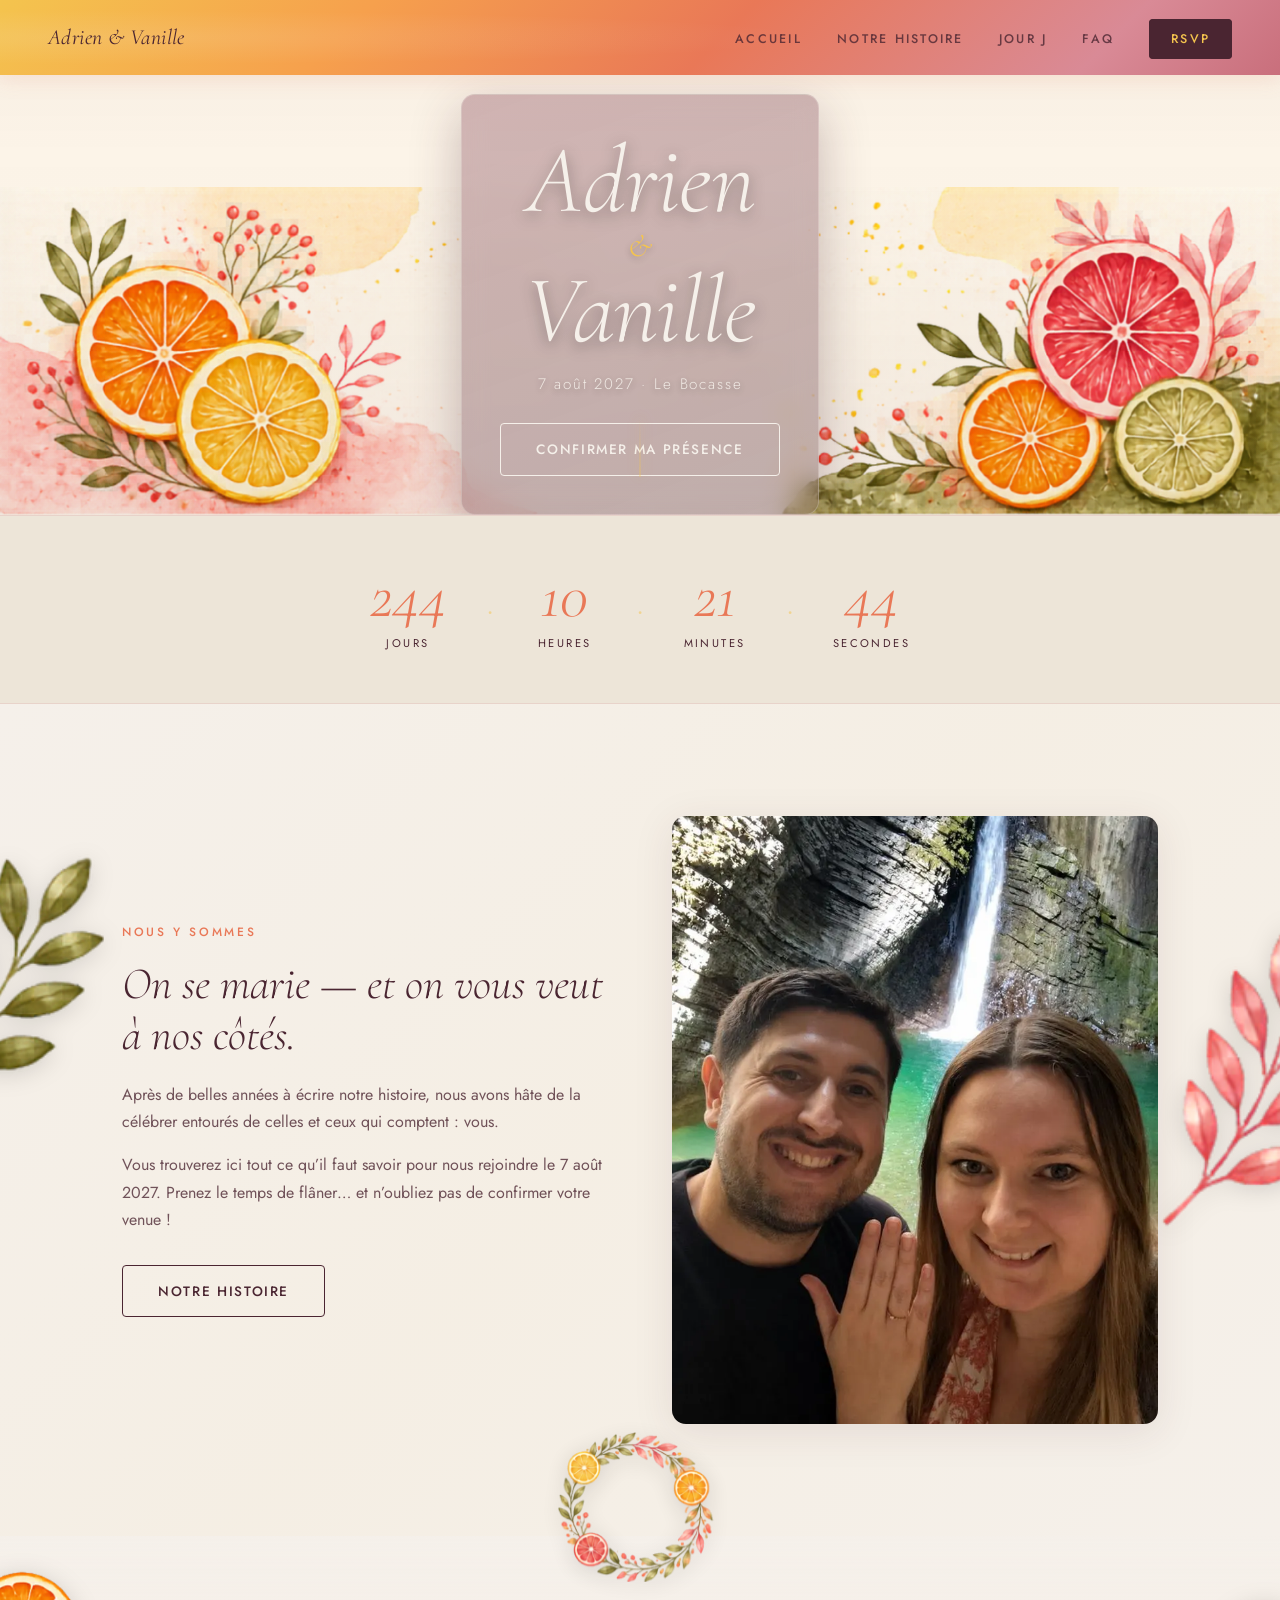
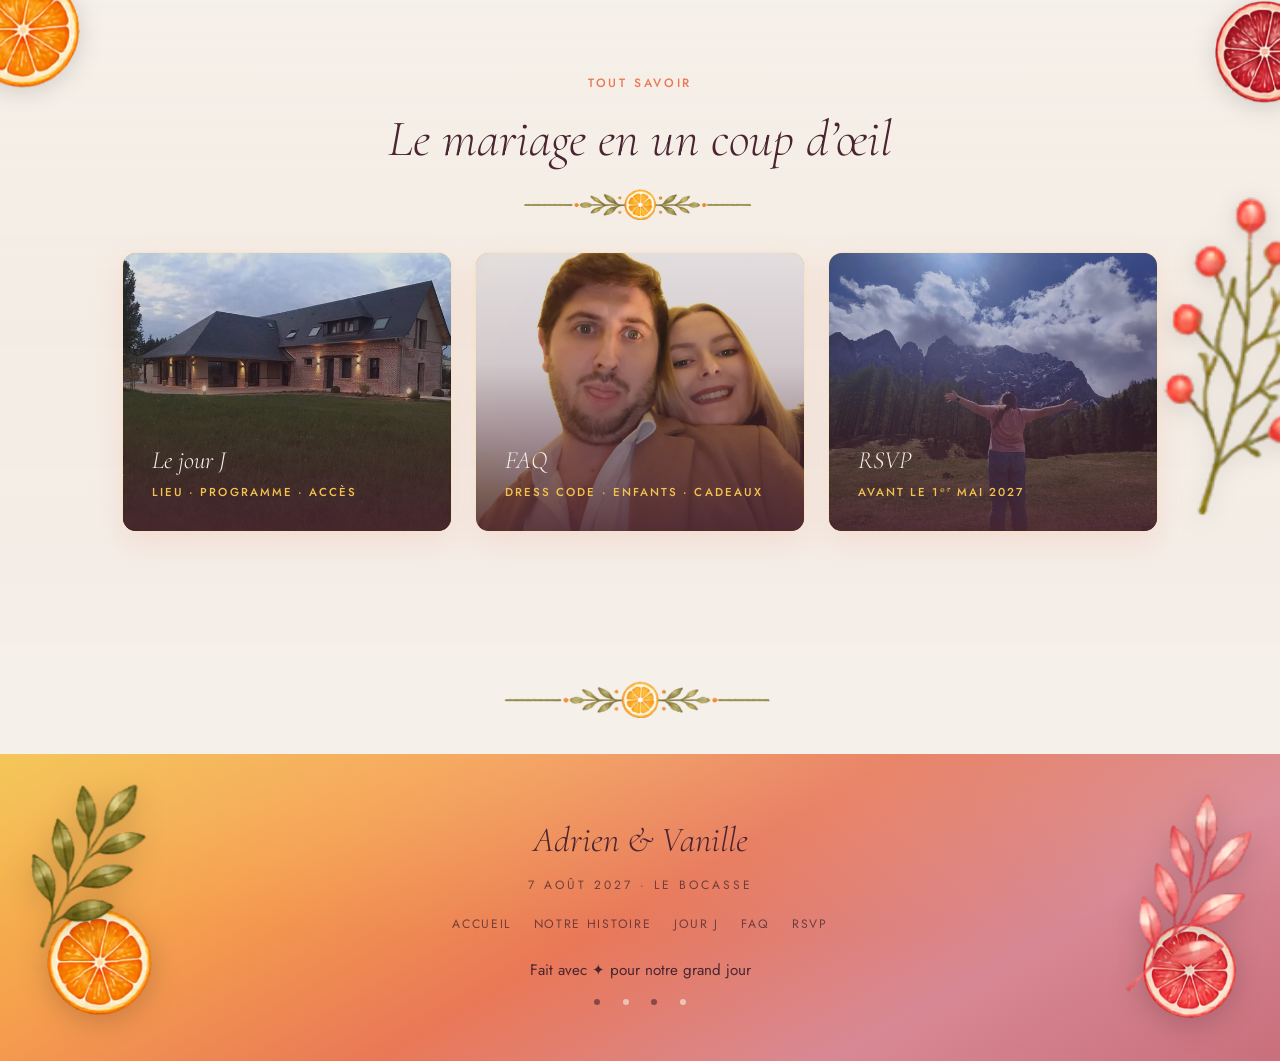
==== Front/HTML/Index.html @ df27eca5 "first commit" ====
<!DOCTYPE html>
<html lang="fr">
<head>
  <meta charset="UTF-8">
  <meta name="viewport" content="width=device-width, initial-scale=1.0">
  <title>Adrien & Vanille — Notre mariage · 7 août 2027</title>
  <meta name="description" content="Le 7 août 2027, Adrien & Vanille se disent oui en Normandie. Toutes les infos et confirmez votre présence.">
  <link rel="icon" href="data:image/svg+xml,%3Csvg xmlns='http://www.w3.org/2000/svg' viewBox='0 0 32 32'%3E%3Ctext y='26' font-size='26'%3E%F0%9F%8D%8A%3C/text%3E%3C/svg%3E">
  <link rel="preconnect" href="https://fonts.googleapis.com">
  <link rel="preconnect" href="https://fonts.gstatic.com" crossorigin>
  <link href="https://fonts.googleapis.com/css2?family=Cormorant+Garamond:ital,wght@0,300;0,400;1,300;1,400;1,600&family=Jost:wght@300;400;500&display=swap" rel="stylesheet">
  <link rel="stylesheet" href="../CSS/style.css">
</head>
<body>

  <nav class="nav" id="nav">
    <a class="nav__brand" href="Index.html">Adrien <span class="amp">&amp;</span> Vanille</a>
    <ul class="nav__list">
      <li><a class="nav__link" href="Index.html">Accueil</a></li>
      <li><a class="nav__link" href="histoire.html">Notre histoire</a></li>
      <li><a class="nav__link" href="infos.html">Jour J</a></li>
      <li><a class="nav__link" href="faq.html">FAQ</a></li>
      <li><a class="nav__link nav__cta" href="rsvp.html">RSVP</a></li>
    </ul>
    <button class="nav__hamburger" id="hamburger" aria-label="Menu" aria-expanded="false"><span></span><span></span><span></span></button>
  </nav>
  <ul class="nav__mobile" id="nav-mobile">
    <li><a class="nav__link" href="Index.html">Accueil</a></li>
    <li><a class="nav__link" href="histoire.html">Notre histoire</a></li>
    <li><a class="nav__link" href="infos.html">Jour J</a></li>
    <li><a class="nav__link" href="faq.html">FAQ</a></li>
    <li><a class="nav__link" href="rsvp.html">RSVP</a></li>
  </ul>

  <header class="hero">
    <div class="citrus-bg" aria-hidden="true">
      <div class="citrus citrus--1"></div><div class="citrus citrus--2"></div>
      <div class="citrus citrus--3"></div><div class="citrus citrus--4"></div><div class="citrus citrus--5"></div>
      <div class="citrus citrus--6"></div><div class="citrus citrus--7"></div><div class="citrus citrus--8"></div>
      <svg class="slice slice--a" viewBox="0 0 120 120" fill="none">
        <circle cx="60" cy="60" r="58" stroke="#F4C44E" stroke-width="2"/><circle cx="60" cy="60" r="40" stroke="#F4C44E" stroke-width="1.5" stroke-dasharray="4 4"/>
        <circle cx="60" cy="60" r="12" stroke="#F6A04D" stroke-width="2"/><line x1="60" y1="2" x2="60" y2="118" stroke="#F4C44E" stroke-width="1.5"/>
        <line x1="2" y1="60" x2="118" y2="60" stroke="#F4C44E" stroke-width="1.5"/><line x1="18" y1="18" x2="102" y2="102" stroke="#F4C44E" stroke-width="1"/><line x1="102" y1="18" x2="18" y2="102" stroke="#F4C44E" stroke-width="1"/>
      </svg>
      <svg class="slice slice--b" viewBox="0 0 100 100" fill="none">
        <circle cx="50" cy="50" r="48" stroke="#E97857" stroke-width="2"/><circle cx="50" cy="50" r="32" stroke="#E97857" stroke-width="1.5" stroke-dasharray="3 3"/>
        <circle cx="50" cy="50" r="10" stroke="#D98A96" stroke-width="2"/><line x1="50" y1="2" x2="50" y2="98" stroke="#E97857" stroke-width="1.5"/>
        <line x1="2" y1="50" x2="98" y2="50" stroke="#E97857" stroke-width="1.5"/>
      </svg>
      <svg class="slice slice--c" viewBox="0 0 110 110" fill="none">
        <circle cx="55" cy="55" r="52" stroke="#F4C44E" stroke-width="2"/><circle cx="55" cy="55" r="35" stroke="#F4C44E" stroke-width="1" stroke-dasharray="5 5"/>
        <circle cx="55" cy="55" r="15" stroke="#F6A04D" stroke-width="1.5"/><line x1="55" y1="5" x2="55" y2="105" stroke="#F4C44E" stroke-width="1"/>
      </svg>
      <svg class="slice slice--d" viewBox="0 0 90 90" fill="none">
        <circle cx="45" cy="45" r="42" stroke="#D98A96" stroke-width="2"/><circle cx="45" cy="45" r="28" stroke="#D98A96" stroke-width="1.5" stroke-dasharray="2.5 2.5"/>
        <circle cx="45" cy="45" r="8" stroke="#E97857" stroke-width="1.5"/>
      </svg>
    </div>
    <div class="hero__content">
      <h1 class="hero__names">
        <span class="hero__name">Adrien</span>
        <span class="hero__amp">&amp;</span>
        <span class="hero__name">Vanille</span>
      </h1>
      <p class="hero__location">7 août 2027 · Le Bocasse</p>
      <a href="rsvp.html" class="btn btn--ghost">Confirmer ma présence</a>
    </div>
    <div class="hero__scroll" aria-hidden="true"><span></span></div>
  </header>

  <section class="countdown-section">
    <div class="container">
      <div class="countdown" role="timer" aria-live="polite">
        <div class="countdown__unit" data-cd="d"><span class="countdown__num">00</span><span class="countdown__label">jours</span></div>
        <span class="countdown__sep">·</span>
        <div class="countdown__unit" data-cd="h"><span class="countdown__num">00</span><span class="countdown__label">heures</span></div>
        <span class="countdown__sep">·</span>
        <div class="countdown__unit" data-cd="m"><span class="countdown__num">00</span><span class="countdown__label">minutes</span></div>
        <span class="countdown__sep">·</span>
        <div class="countdown__unit" data-cd="s"><span class="countdown__num">00</span><span class="countdown__label">secondes</span></div>
      </div>
    </div>
  </section>

  <section class="section intro">
    <img class="deco-png sway deco-branche-verte-intro" data-speed="0.05" src="../../Backend/images/petite-branche-verte.png" alt="" aria-hidden="true" loading="lazy">
    <img class="deco-png sway deco-branche-rose-intro" data-speed="0.07" src="../../Backend/images/petite-branche-rose.png" alt="" aria-hidden="true" loading="lazy">
    <div class="container">
      <div class="intro__grid">
        <div class="intro__text reveal reveal--l">
          <span class="section__eyebrow" style="text-align:left">Nous y sommes</span>
          <h2 style="font-size:clamp(1.8rem,4vw,2.8rem);font-style:italic;margin-bottom:1.2rem">On se marie — et on vous veut à nos côtés.</h2>
          <p>Après de belles années à écrire notre histoire, nous avons hâte de la célébrer entourés de celles et ceux qui comptent : vous.</p>
          <p>Vous trouverez ici tout ce qu’il faut savoir pour nous rejoindre le 7 août 2027. Prenez le temps de flâner… et n’oubliez pas de confirmer votre venue !</p>
          <a class="btn btn--dark" href="histoire.html" style="margin-top:1rem">Notre histoire</a>
        </div>
        <div class="intro__photo reveal reveal--r d1"><img src="../../Backend/images/couple.webp" alt="Adrien et Vanille"></div>
      </div>
    </div>
  </section>

  <section class="section quicklinks">
    <img class="deco-png deco-couronne-quick-big" data-speed="0.06" src="../../Backend/images/couronne-agrumes.png" alt="" aria-hidden="true" loading="lazy">
    <img class="deco-png deco-agrume-orange-quick-left" data-speed="0.09" src="../../Backend/images/agrume-orange.png" alt="" aria-hidden="true" loading="lazy">
    <img class="deco-png deco-agrume-rouge-quick-right" data-speed="0.08" src="../../Backend/images/agrume-rouge.png" alt="" aria-hidden="true" loading="lazy">
    <img class="deco-png sway deco-branche-groseille-story" data-speed="0.05" src="../../Backend/images/branche-groseille.png" alt="" aria-hidden="true" loading="lazy">
    <div class="container">
      <span class="section__eyebrow">Tout savoir</span>
      <h2 class="section__title">Le mariage en un coup d’œil</h2>
      <img class="section-sep" src="../../Backend/images/separateur.png" alt="" aria-hidden="true">
      <div class="quicklinks__grid">
        <a class="quicklink reveal" href="infos.html"><img src="../../Backend/images/lieu.webp" alt=""><h3>Le jour J</h3><span>Lieu · programme · accès</span></a>        <a class="quicklink quicklink--coral reveal d1" href="faq.html"><img src="../../Backend/images/faq.webp" alt=""><h3>FAQ</h3><span>Dress code · enfants · cadeaux</span></a>
        <a class="quicklink quicklink--gold reveal d2" href="rsvp.html"><img src="../../Backend/images/rsvp.webp" alt=""><h3>RSVP</h3><span>Avant le 1ᵉʳ mai 2027</span></a>
      </div>
    </div>
  </section>

  <div class="deco-separateur-wrap" aria-hidden="true">
    <img class="deco-separateur" src="../../Backend/images/separateur.png" alt="">
  </div>

  <footer class="footer">
    <img class="deco-png deco-agrume-orange-footer-left" data-speed="0.06" src="../../Backend/images/agrume-orange.png" alt="" aria-hidden="true" loading="lazy">
    <img class="deco-png deco-agrume-rose-footer-right" data-speed="0.05" src="../../Backend/images/agrume-rose.png" alt="" aria-hidden="true" loading="lazy">
    <img class="deco-png sway deco-branche-footer-left" data-speed="0.08" src="../../Backend/images/petite-branche-verte.png" alt="" aria-hidden="true" loading="lazy">
    <img class="deco-png sway deco-branche-footer-right" data-speed="0.07" src="../../Backend/images/petite-branche-rose.png" alt="" aria-hidden="true" loading="lazy">
    <img class="deco-png deco-agrume-footer-mid" data-speed="0.05" src="../../Backend/images/agrume-vert.png" alt="" aria-hidden="true" loading="lazy">
    <p class="footer__names">Adrien <span class="amp">&amp;</span> Vanille</p>
    <p class="footer__date">7 août 2027 · Le Bocasse</p>
    <nav class="footer__links">
      <a href="Index.html">Accueil</a><a href="histoire.html">Notre histoire</a>
      <a href="infos.html">Jour J</a>
      <a href="faq.html">FAQ</a><a href="rsvp.html">RSVP</a>
    </nav>
    <p class="footer__love">Fait avec ✦ pour notre grand jour</p>
    <div class="footer__citrus" aria-hidden="true"><span></span><span></span><span></span><span></span></div>
  </footer>

  <script src="../../Backend/js/script.js" defer></script>
</body>
</html>
---- Front/CSS/style.css ----
/* =========================================================
   ADRIEN & VANILLE — Été chic agrumes
   Cormorant Garamond (display) · Jost (texte)
   Palette : crème / or / orange / corail / rose / olive
   ========================================================= */

/* Placement des PNG décorateurs (doit être importé avant toute règle) */
@import url('placement-png-decorateurs.css');

:root{
  --creme:#F5F0EA;
  --creme-dark:#EDE5D8;
  --gold:#F4C44E;
  --gold-dark:#D4A030;
  --orange:#F6A04D;
  --coral:#E97857;
  --coral-dark:#D05E44;
  --rose:#D98A96;
  --rose-dark:#C96F7C;
  --berry-deep:#7E3A4E;   /* baie foncée (voiles, sections sombres) */
  --dark:#4A2531;         /* encre aubergine (famille baie) — texte */

  --font-display:'Cormorant Garamond', Georgia, serif;
  --font-body:'Jost', 'Helvetica Neue', sans-serif;

  --nav-h:84px;          /* hauteur réservée pour la nav fixe */
  --radius:4px;
  --radius-lg:14px;
  --shadow:0 8px 40px rgba(74,37,49,.1);
  --shadow-lg:0 20px 60px rgba(74,37,49,.16);
  --transition:0.3s cubic-bezier(0.4,0,0.2,1);
  --maxw:1100px;
}

*,*::before,*::after{box-sizing:border-box;margin:0;padding:0}
html{scroll-behavior:smooth;font-size:16px;overflow-x:hidden;max-width:100%}
body{font-family:var(--font-body);background:var(--creme);color:var(--dark);line-height:1.7;overflow-x:hidden}
img,iframe{max-width:100%;display:block}
a{color:inherit;text-decoration:none}
button{cursor:pointer;border:none;background:none;font-family:inherit}
input,select,textarea{font-family:var(--font-body);font-size:1rem;outline:none}
ul{list-style:none}
:focus-visible{outline:2px solid var(--coral);outline-offset:3px;border-radius:var(--radius)}
h1,h2,h3{font-family:var(--font-display);font-weight:300;line-height:1.15}

.container{width:100%;max-width:var(--maxw);margin:0 auto;padding:0 2rem}
.container--narrow{max-width:780px}

/* ── Boutons ── */
.btn{display:inline-flex;align-items:center;gap:.5rem;padding:.85rem 2.2rem;border-radius:var(--radius);
  font-family:var(--font-body);font-size:.85rem;font-weight:500;letter-spacing:.12em;text-transform:uppercase;transition:var(--transition)}
.btn--primary{background:var(--coral);color:var(--creme)}
.btn--primary:hover{background:var(--coral-dark);transform:translateY(-1px);box-shadow:0 6px 20px rgba(233,120,87,.4)}
.btn--ghost{border:1.5px solid currentColor;color:var(--creme)}
.btn--ghost:hover{background:rgba(255,255,255,.12);transform:translateY(-1px)}
.btn--dark{border:1.5px solid var(--dark);color:var(--dark)}
.btn--dark:hover{background:var(--dark);color:var(--creme)}
.btn[disabled]{opacity:.6;pointer-events:none}

/* ── Sections ── */
.section{padding:7rem 0;position:relative;background:var(--creme)}
.section.intro{background:linear-gradient(135deg, var(--creme) 0%, rgba(244,196,78,.04) 50%, var(--creme) 100%)}
.section.quicklinks{background:linear-gradient(180deg, var(--creme) 0%, rgba(246,160,77,.03) 50%, rgba(217,138,150,.02) 100%)}
.section__eyebrow{display:block;font-size:.75rem;font-weight:500;letter-spacing:.22em;text-transform:uppercase;color:var(--coral);text-align:center;margin-bottom:1rem;animation:fadeInUp .6s ease-out}
.section__eyebrow--light{color:var(--gold)}
.section__title{font-size:clamp(2rem,5vw,3.2rem);font-style:italic;text-align:center;color:var(--dark);animation:titleSlideIn .9s ease-out}
.section__title--light{color:var(--creme)}
.section__lead{text-align:center;max-width:620px;margin:1.2rem auto 0;color:rgba(74,37,49,.75);animation:fadeInUp .8s ease-out .15s both}
.section__lead--light{color:rgba(245,240,234,.8)}
.center{text-align:center}

.divider{display:flex;align-items:center;justify-content:center;gap:1rem;margin:1.5rem 0 3rem;color:var(--gold);font-size:1.2rem;animation:fadeInUp .7s ease-out .2s both}
.divider::before,.divider::after{content:'';flex:1;height:2px;max-width:120px;background:linear-gradient(90deg, var(--gold), var(--coral), transparent);opacity:.5}
.divider--light{color:var(--creme)}
.divider--light::before,.divider--light::after{background:linear-gradient(90deg, rgba(245,240,234,.6), transparent);opacity:1}

/* =========================================================
   NAVIGATION (commune à toutes les pages)
   ========================================================= */
.nav{position:fixed;top:0;left:0;right:0;z-index:50;padding:1.2rem 3rem;overflow:hidden;
  display:flex;align-items:center;justify-content:space-between;transition:var(--transition);
  background:linear-gradient(135deg, var(--gold) 0%, var(--orange) 28%, var(--coral) 56%, var(--rose) 85%, var(--rose-dark) 100%);
  box-shadow:0 4px 20px rgba(233,120,87,.15)}
.nav::before{content:'';position:absolute;inset:0;background:radial-gradient(ellipse 120% 80% at 10% 50%, rgba(245,240,234,.12) 0%, transparent 45%);pointer-events:none;z-index:-1}
.nav.scrolled{box-shadow:0 12px 40px rgba(233,120,87,.25);padding-top:.9rem;padding-bottom:.9rem}
.nav__brand{font-family:var(--font-display);font-style:italic;font-size:1.35rem;color:var(--dark);letter-spacing:.02em;position:relative;z-index:2}
.nav__brand .amp{color:var(--dark)}
.nav__list{display:flex;gap:2.2rem;position:relative;z-index:2}
.nav__link{font-size:.78rem;font-weight:500;letter-spacing:.18em;text-transform:uppercase;color:rgba(74,37,49,.8);transition:color var(--transition),text-shadow var(--transition);position:relative}
.nav__link:hover,.nav__link.active{color:var(--dark);text-shadow:0 2px 8px rgba(74,37,49,.15)}
.nav__cta{background:var(--dark);border:1.5px solid var(--dark);color:var(--gold);padding:.6rem 1.3rem;border-radius:var(--radius);font-weight:500;transition:all var(--transition)}
.nav__cta:hover{background:transparent;border-color:var(--dark);color:var(--dark);transform:scale(1.05)}
/* Le CTA garde toujours son texte doré, même sur la page active (corrige le texte invisible) */
.nav__cta.active,.nav__link.active.nav__cta{background:var(--dark);color:var(--gold);border-color:var(--gold);text-shadow:none}
.nav__cta.active:hover{background:transparent;color:var(--dark);border-color:var(--dark)}

.nav__hamburger{display:none;flex-direction:column;gap:5px;padding:.5rem;z-index:60}
.nav__hamburger span{display:block;width:24px;height:1.6px;background:var(--dark);transition:var(--transition)}
.nav__hamburger.open span:nth-child(1){transform:translateY(6.6px) rotate(45deg)}
.nav__hamburger.open span:nth-child(2){opacity:0}
.nav__hamburger.open span:nth-child(3){transform:translateY(-6.6px) rotate(-45deg)}
.nav__mobile{display:none;position:fixed;inset:0;background:linear-gradient(150deg,var(--orange) 0%,var(--coral) 40%,var(--rose) 72%,var(--berry-deep) 100%);z-index:55;
  flex-direction:column;align-items:center;justify-content:center;gap:2.2rem}
.nav__mobile.open{display:flex}
.nav__mobile .nav__link{font-size:1.05rem;letter-spacing:.25em;color:var(--dark)}
.nav__mobile .nav__link:hover{color:var(--creme)}

@media(max-width:860px){
  .nav{padding:1.1rem 1.4rem}
  .nav__list{display:none}
  .nav__hamburger{display:flex}
}

/* =========================================================
   AGRUMES FLOTTANTS (décor des bandeaux sombres)
   ========================================================= */
.citrus-bg{position:absolute;inset:0;z-index:1;pointer-events:none;overflow:hidden}
.citrus{position:absolute;border-radius:50%;opacity:.09;filter:blur(.5px)}
.citrus--1{width:420px;height:420px;top:-130px;right:-90px;background:var(--gold);animation:floatC 9s ease-in-out infinite}
.citrus--2{width:320px;height:320px;bottom:-80px;left:-80px;background:var(--orange);animation:floatC 12s ease-in-out infinite 2s}
.citrus--3{width:220px;height:220px;top:22%;right:9%;background:var(--coral);animation:floatC 10s ease-in-out infinite 1s}
.citrus--4{width:180px;height:180px;bottom:24%;right:24%;background:var(--rose);animation:floatC 8s ease-in-out infinite 3s}
.citrus--5{width:270px;height:270px;top:55%;left:13%;background:var(--gold);animation:floatC 11s ease-in-out infinite 1.5s}
.citrus--6{width:160px;height:160px;top:8%;left:22%;background:var(--orange);animation:floatC 13s ease-in-out infinite 2.3s}
.citrus--7{width:200px;height:200px;bottom:12%;right:15%;background:var(--coral);animation:floatC 10.5s ease-in-out infinite .8s}
.citrus--8{width:140px;height:140px;top:45%;right:6%;background:var(--rose);animation:floatC 9s ease-in-out infinite 2.8s}
.slice{position:absolute;z-index:2;pointer-events:none}
.slice--a{top:14%;left:5%;width:130px;opacity:.14;animation:floatC 14s ease-in-out infinite .5s}
.slice--b{bottom:16%;right:6%;width:95px;opacity:.12;animation:floatC 11s ease-in-out infinite 2.5s}
.slice--c{top:60%;right:3%;width:110px;opacity:.11;animation:floatC 12.5s ease-in-out infinite 1.2s}
.slice--d{bottom:35%;left:2%;width:85px;opacity:.1;animation:floatC 13s ease-in-out infinite 3s}
@keyframes floatC{0%,100%{transform:translateY(0) rotate(0)}50%{transform:translateY(-14px) rotate(3deg)}}

/* =========================================================
   HERO (accueil) + bandeau de page (pages internes)
   ========================================================= */
.hero{position:relative;min-height:500px;display:flex;flex-direction:column;align-items:center;justify-content:center;overflow:hidden;text-align:center;
  background-color:#FCF4E8;
  background-image:url('../../Backend/images/bandeau.png');
  background-repeat:no-repeat;
  background-size:100% auto;
  background-position:center bottom;
  background-origin:border-box;
  padding-top:calc(var(--nav-h) + 10px);padding-bottom:0}
.hero__photo,.pagehero__photo{display:none}
/* Voile très léger et uniforme pour la lisibilité (plus de "cercle") */
.hero::after,.pagehero::after{content:'';position:absolute;inset:0;z-index:2;pointer-events:none;
  background:linear-gradient(180deg,rgba(74,37,49,.04) 0%,rgba(74,37,49,0) 30%,rgba(74,37,49,.06) 100%)}
.hero .citrus-bg,.pagehero .citrus-bg{z-index:3;display:none}
.hero__content{position:relative;z-index:5;color:var(--creme);display:flex;flex-direction:column;align-items:center;gap:.8rem;padding:2.4rem 2.4rem;animation:heroIn 1.4s ease both;background:linear-gradient(160deg,rgba(126,58,78,.34) 0%,rgba(74,37,49,.30) 100%);backdrop-filter:blur(12px);border-radius:var(--radius-lg);border:1.5px solid rgba(245,240,234,.28);max-width:620px;box-shadow:0 18px 50px rgba(74,37,49,.30)}
.hero__eyebrow{font-size:.88rem;letter-spacing:.28em;text-transform:uppercase;color:var(--gold);animation:heroIn 1.4s ease .2s both;text-shadow:0 2px 8px rgba(0,0,0,.3)}
.hero__names{display:flex;flex-direction:column;align-items:center;gap:.1rem;animation:heroIn 1.4s ease .4s both}
.hero__name{font-family:var(--font-display);font-size:clamp(3rem,9vw,6rem);font-style:italic;font-weight:300;line-height:1;color:var(--creme);letter-spacing:-.01em;text-shadow:0 4px 16px rgba(0,0,0,.4)}
.hero__amp{font-family:var(--font-display);font-size:clamp(1.3rem,3.4vw,2rem);font-style:italic;color:var(--gold);margin:-.2rem 0;text-shadow:0 2px 6px rgba(0,0,0,.3)}
.hero__location{font-size:.95rem;font-weight:300;letter-spacing:.12em;color:rgba(245,240,234,.9);animation:heroIn 1.4s ease .6s both;text-shadow:0 2px 6px rgba(0,0,0,.3)}
.hero__content .btn{margin-top:.8rem;animation:heroIn 1.4s ease .8s both}
@keyframes heroIn{from{opacity:0;transform:translateY(30px)}to{opacity:1;transform:translateY(0)}}
.hero__scroll{position:absolute;bottom:2.4rem;left:50%;transform:translateX(-50%);z-index:5}
.hero__scroll span{display:block;width:1px;height:60px;margin:0 auto;background:linear-gradient(to bottom,transparent,rgba(244,196,78,.6));animation:scrollLine 2s ease-in-out infinite;box-shadow:0 0 12px rgba(244,196,78,.4)}
@keyframes scrollLine{0%,100%{opacity:0;transform:scaleY(0);transform-origin:top}50%{opacity:1;transform:scaleY(1)}}

/* Bandeau de page (interne) */
.pagehero{position:relative;overflow:hidden;text-align:center;padding:calc(var(--nav-h) + 5rem) 2rem 4.5rem;color:var(--creme);
  background-color:#FCF4E8;
  background-image:url('../../Backend/images/bandeau.png');
  background-repeat:no-repeat;
  background-size:cover;
  background-position:center}
.pagehero__photo{display:none}
.pagehero__inner{position:relative;z-index:5;background:rgba(74,37,49,.2);backdrop-filter:blur(8px);padding:2.2rem 2rem;border-radius:var(--radius-lg);border:1px solid rgba(245,240,234,.12);max-width:660px;margin:0 auto}
.pagehero__eyebrow{font-size:.78rem;letter-spacing:.26em;text-transform:uppercase;color:var(--gold);margin-bottom:.8rem;display:block;text-shadow:0 2px 6px rgba(0,0,0,.25)}
.pagehero__title{font-size:clamp(2.4rem,7vw,4rem);font-style:italic;color:var(--creme);text-shadow:0 3px 12px rgba(0,0,0,.35)}
.pagehero__lead{max-width:560px;margin:1rem auto 0;color:rgba(245,240,234,.85);font-size:1rem;text-shadow:0 2px 6px rgba(0,0,0,.25)}

/* =========================================================
   COMPTE À REBOURS
   ========================================================= */
.countdown-section{background:var(--creme-dark);padding:3rem 0;border-top:1px solid rgba(201,111,124,.15);border-bottom:1px solid rgba(201,111,124,.15)}
.countdown{display:flex;align-items:center;justify-content:center;gap:2.5rem;flex-wrap:wrap}
.countdown__unit{text-align:center;min-width:64px}
.countdown__num{display:block;font-family:var(--font-display);font-size:clamp(2.5rem,6vw,4rem);font-weight:300;font-style:italic;color:var(--coral);line-height:1}
.countdown__label{font-size:.7rem;letter-spacing:.22em;text-transform:uppercase;color:var(--dark)}
.countdown__sep{font-family:var(--font-display);font-size:2rem;color:var(--gold);opacity:.5}

/* =========================================================
   INTRO ACCUEIL
   ========================================================= */
.intro{background:var(--creme)}
.intro__grid{display:grid;grid-template-columns:1fr 1fr;gap:4rem;align-items:center}
.intro__photo{aspect-ratio:4/5;border-radius:var(--radius-lg);overflow:hidden;background:var(--creme-dark);box-shadow:var(--shadow)}
.intro__photo img{width:100%;height:100%;object-fit:cover}
.intro__text p{margin-bottom:1rem;color:rgba(74,37,49,.78)}
@media(max-width:768px){.intro__grid{grid-template-columns:1fr;gap:2.2rem}.intro__photo{order:-1;max-width:360px;margin:0 auto}}

/* Cartes d'accès rapide (accueil) */
.quicklinks{background:linear-gradient(135deg, rgba(244,196,78,.08) 0%, rgba(246,160,77,.04) 50%, var(--creme-dark) 100%)}
.quicklinks__grid{display:grid;grid-template-columns:repeat(auto-fit,minmax(220px,1fr));gap:1.4rem;margin-top:2rem}
.quicklink{position:relative;display:block;border-radius:var(--radius-lg);overflow:hidden;min-height:280px;color:var(--creme);
  display:flex;flex-direction:column;justify-content:flex-end;padding:1.8rem;transition:all .5s cubic-bezier(.2,.8,.2,1);box-shadow:0 10px 30px rgba(233,120,87,.15);border:1.5px solid rgba(244,196,78,.2)}
.quicklink::before{content:'';position:absolute;inset:0;background:linear-gradient(135deg,var(--orange) 0%,var(--coral) 50%,var(--rose) 100%);opacity:1;transition:opacity .5s;z-index:0}
.quicklink--coral::before{background:linear-gradient(135deg,var(--coral) 0%,var(--rose) 50%,var(--berry-deep) 100%)}
.quicklink--gold::before{background:linear-gradient(135deg,var(--gold) 0%,var(--orange) 50%,var(--coral) 100%)}
.quicklink img{position:absolute;inset:0;width:100%;height:100%;object-fit:cover;z-index:1;transition:transform .6s ease}
.quicklink::after{content:'';position:absolute;inset:0;z-index:2;background:linear-gradient(180deg,rgba(74,37,49,.15) 0%,rgba(74,37,49,.25) 40%,rgba(74,37,49,.88) 100%)}
.quicklink>*{position:relative;z-index:3}
.quicklink:hover{transform:translateY(-8px) scale(1.02);box-shadow:0 20px 50px rgba(233,120,87,.3);border-color:rgba(244,196,78,.4)}
.quicklink:hover img{transform:scale(1.08)}
.quicklink:hover::before{opacity:1}
.quicklink h3{font-style:italic;font-size:1.55rem;color:var(--creme);transition:text-shadow .3s}
.quicklink:hover h3{text-shadow:0 4px 12px rgba(233,120,87,.4)}
.quicklink span{font-size:.72rem;letter-spacing:.18em;text-transform:uppercase;color:var(--gold);margin-top:.5rem;font-weight:500;transition:color .3s}
.quicklink:hover span{color:#F5F0EA}

/* =========================================================
   NOTRE HISTOIRE — timeline
   ========================================================= */
.story{background:var(--creme)}
.timeline{display:flex;flex-direction:column;gap:3rem;margin-top:1rem;max-width:780px;margin-inline:auto}
.timeline__item{display:grid;grid-template-columns:140px 1fr;gap:1.6rem;align-items:start}
.timeline__date{font-size:.78rem;letter-spacing:.12em;text-transform:uppercase;color:var(--rose-dark);padding-top:.4rem;text-align:right;font-weight:500}
.timeline__event{font-family:var(--font-display);font-size:1.6rem;font-style:italic;font-weight:300;color:var(--dark);margin-bottom:.4rem}
.timeline__text{font-size:.95rem;color:rgba(74,37,49,.75);line-height:1.8}
.timeline__media{margin-top:1rem;border-radius:var(--radius-lg);overflow:hidden;aspect-ratio:4/3;background:var(--creme-dark)}
.timeline__media img{width:100%;height:100%;object-fit:contain;transition:transform .5s}
.timeline__media:hover img{transform:scale(1.04)}
@media(max-width:768px){.timeline__item{grid-template-columns:1fr;gap:.4rem}.timeline__date{text-align:left}}

/* =========================================================
   JOUR J — cartes (fond olive sombre)
   ========================================================= */
.details{background:var(--berry-deep);overflow:hidden}
.details::before{content:'';position:absolute;inset:0;pointer-events:none;
  background:
    radial-gradient(ellipse 70% 60% at 10% 90%,rgba(233,120,87,.25) 0%,transparent 55%),
    radial-gradient(ellipse 60% 50% at 90% 10%,rgba(244,196,78,.15) 0%,transparent 50%)}
.details>.container{position:relative;z-index:2}
.cards{display:grid;grid-template-columns:repeat(auto-fit,minmax(240px,1fr));gap:1.5rem;margin-top:.5rem}
.card{background:rgba(245,240,234,.07);border:1px solid rgba(244,196,78,.2);border-radius:var(--radius-lg);padding:2rem 1.6rem;transition:var(--transition);backdrop-filter:blur(4px)}
.card:hover{background:rgba(245,240,234,.1);border-color:rgba(244,196,78,.35);transform:translateY(-3px);box-shadow:var(--shadow)}
.card__icon{width:40px;height:40px;margin-bottom:1.2rem;color:var(--gold)}
.card__title{font-family:var(--font-display);font-size:1.4rem;font-style:italic;font-weight:300;color:var(--creme);margin-bottom:.6rem}
.card__body{font-size:.98rem;color:rgba(245,240,234,.85);margin-bottom:.3rem}
.card__sub{font-size:.84rem;color:rgba(245,240,234,.55);line-height:1.6}

/* =========================================================
   PROGRAMME — frise horaire
   ========================================================= */
.programme{background:var(--creme)}
.schedule{position:relative;max-width:560px;margin:0 auto;padding-left:120px}
.schedule::before{content:'';position:absolute;left:90px;top:0;bottom:0;width:1px;background:linear-gradient(to bottom,transparent,var(--gold),transparent)}
.schedule__item{position:relative;padding:0 0 2.4rem 2.4rem}
.schedule__item:last-child{padding-bottom:0}
.schedule__item::before{content:'';position:absolute;left:calc(-0.5rem - 1px);top:.4rem;width:10px;height:10px;border-radius:50%;background:var(--coral);border:2px solid var(--creme);box-shadow:0 0 0 3px rgba(233,120,87,.25)}
.schedule__time{position:absolute;left:-120px;top:.1rem;font-size:.78rem;letter-spacing:.1em;color:var(--rose-dark);font-weight:500;white-space:nowrap}
.schedule__event{font-family:var(--font-display);font-size:1.3rem;font-style:italic;font-weight:300;color:var(--dark);margin-bottom:.2rem}
.schedule__place{font-size:.85rem;color:rgba(74,37,49,.6)}
@media(max-width:768px){.schedule{padding-left:84px}.schedule::before{left:60px}.schedule__item{padding-left:1.8rem}.schedule__time{left:-84px;font-size:.72rem}}

/* Lieu / accès */
.venue{display:grid;grid-template-columns:1fr 1fr;gap:3rem;align-items:center;margin-top:3.5rem}
.venue__photo{aspect-ratio:5/4;border-radius:var(--radius-lg);overflow:hidden;background:var(--creme-dark);box-shadow:var(--shadow)}
.venue__photo img{width:100%;height:100%;object-fit:cover}
.venue__map{aspect-ratio:5/4}
.venue__map iframe{width:100%;height:100%;border:0;display:block}
.venue ul{margin:1.2rem 0;display:grid;gap:.6rem;color:rgba(74,37,49,.75)}
@media(max-width:768px){.venue{grid-template-columns:1fr;gap:2rem}}

/* =========================================================
   GALERIE
   ========================================================= */
.galerie{background:var(--creme-dark)}
.gallery-grid{display:grid;grid-template-columns:repeat(3,1fr);gap:1rem;margin-top:1rem}
.gallery-grid__item{border-radius:var(--radius-lg);overflow:hidden;background:var(--creme);position:relative;cursor:zoom-in}
.gallery-grid__item:nth-child(1){grid-column:span 2;aspect-ratio:16/8}
.gallery-grid__item:nth-child(2){aspect-ratio:1}
.gallery-grid__item:nth-child(3){aspect-ratio:1}
.gallery-grid__item:nth-child(4){aspect-ratio:1}
.gallery-grid__item:nth-child(5){grid-column:span 2;aspect-ratio:16/8}
.gallery-grid__item:nth-child(6){aspect-ratio:1}
.gallery-grid__item:nth-child(7){aspect-ratio:1}
.gallery-grid__item:nth-child(8){grid-column:span 2;aspect-ratio:16/8}
.gallery-grid__item:nth-child(9){aspect-ratio:1}
.gallery-grid__item img{width:100%;height:100%;object-fit:cover;transition:transform .5s ease}
.gallery-grid__item:hover img{transform:scale(1.04)}
@media(max-width:768px){.gallery-grid{grid-template-columns:1fr 1fr}.gallery-grid__item:nth-child(1),.gallery-grid__item:nth-child(5),.gallery-grid__item:nth-child(8){grid-column:span 2;aspect-ratio:16/8}}
@media(max-width:480px){.gallery-grid{grid-template-columns:1fr}.gallery-grid__item{aspect-ratio:4/3!important;grid-column:1!important}}

/* Lightbox */
.lightbox{position:fixed;inset:0;z-index:2000;background:rgba(38,40,23,.95);display:none;place-items:center;padding:2rem;backdrop-filter:blur(4px)}
.lightbox.open{display:grid}
.lightbox img{max-width:90vw;max-height:84vh;border-radius:var(--radius-lg);box-shadow:0 30px 80px rgba(0,0,0,.5);animation:zoomIn .35s ease}
@keyframes zoomIn{from{opacity:0;transform:scale(.93)}to{opacity:1;transform:scale(1)}}
.lb-btn{position:fixed;top:50%;transform:translateY(-50%);color:var(--gold);font-size:2.6rem;padding:.4rem 1rem;opacity:.85;transition:.2s}
.lb-btn:hover{opacity:1}
.lb-prev{left:1rem}.lb-next{right:1rem}
.lb-close{position:fixed;top:1.2rem;right:1.4rem;color:var(--creme);font-size:2.2rem;opacity:.85}
.lb-close:hover{opacity:1}

/* =========================================================
   RSVP (fond sombre)
   ========================================================= */
.rsvp-section{background:var(--berry-deep);position:relative;overflow:hidden}
.rsvp-section::before{content:'';position:absolute;inset:0;pointer-events:none;
  background:
    radial-gradient(ellipse 80% 60% at 5% 95%,rgba(217,138,150,.2) 0%,transparent 55%),
    radial-gradient(ellipse 60% 50% at 95% 5%,rgba(246,160,77,.15) 0%,transparent 55%)}
.rsvp-section>.container{position:relative;z-index:2}
.rsvp-hint{text-align:center;color:rgba(245,240,234,.6);font-size:.95rem;margin-bottom:2.5rem}
.rsvp-hint strong{color:var(--gold);font-weight:500}
.form-wrapper{max-width:680px;margin:0 auto;background:rgba(245,240,234,.08);border:1.5px solid rgba(244,196,78,.35);border-radius:var(--radius-lg);padding:2.5rem;backdrop-filter:blur(10px);box-shadow:0 8px 24px rgba(74,37,49,.15)}
.form-row{display:grid;grid-template-columns:1fr 1fr;gap:1.2rem}
.form-group{display:flex;flex-direction:column;gap:.5rem;margin-bottom:1.2rem}
.form-wrapper label{font-size:.78rem;font-weight:600;letter-spacing:.1em;text-transform:uppercase;color:rgba(245,240,234,.85)}
.form-wrapper label .req{color:var(--coral)}
.form-wrapper input[type=text],.form-wrapper input[type=email],.form-wrapper input[type=number],.form-wrapper select,.form-wrapper textarea{
  width:100%;padding:.85rem 1rem;border:1px solid rgba(244,196,78,.2);border-radius:var(--radius);background:rgba(245,240,234,.06);color:var(--creme);transition:var(--transition)}
.form-wrapper input::placeholder,.form-wrapper textarea::placeholder{color:rgba(245,240,234,.28)}
.form-wrapper input:focus,.form-wrapper select:focus,.form-wrapper textarea:focus{border-color:rgba(244,196,78,.5);background:rgba(245,240,234,.09)}
.form-wrapper select{cursor:pointer;appearance:none;
  background-image:url("data:image/svg+xml,%3Csvg xmlns='http://www.w3.org/2000/svg' width='12' height='8' viewBox='0 0 12 8'%3E%3Cpath d='M1 1l5 5 5-5' stroke='%23F4C44E' stroke-width='1.5' fill='none' stroke-linecap='round'/%3E%3C/svg%3E");
  background-repeat:no-repeat;background-position:right 1rem center;padding-right:2.5rem}
.form-wrapper select option{background:#4A2531;color:var(--creme)}
.form-wrapper textarea{resize:vertical;min-height:120px}
.radio-group{display:flex;gap:1.5rem;flex-wrap:wrap}
.radio-label{display:flex;align-items:center;gap:.7rem;cursor:pointer;color:var(--creme);font-size:.95rem;position:relative}
.radio-label input[type=radio]{position:absolute;opacity:0;width:0;height:0}
.radio-custom{width:18px;height:18px;border:1.5px solid rgba(244,196,78,.35);border-radius:50%;flex-shrink:0;position:relative;transition:border-color var(--transition)}
.radio-custom::after{content:'';position:absolute;inset:3px;border-radius:50%;background:var(--coral);transform:scale(0);transition:transform var(--transition)}
.radio-label input[type=radio]:checked ~ .radio-custom{border-color:var(--coral)}
.radio-label input[type=radio]:checked ~ .radio-custom::after{transform:scale(1)}
.hp{position:absolute;left:-9999px}
.form-msg{display:none;padding:1.1rem 1.4rem;border-radius:var(--radius);margin-bottom:1.4rem;font-size:.92rem}
.form-msg.err{display:block;background:rgba(201,111,124,.15);border:1px solid rgba(201,111,124,.4);color:var(--rose)}
#submit-btn{width:100%;justify-content:center;margin-top:.5rem;padding:1rem 2rem;font-size:.88rem}
.form-success{display:none;text-align:center;padding:1rem 0}
.form-success.show{display:block;animation:zoomIn .4s ease}
.form-success .badge{width:70px;height:70px;border-radius:50%;background:rgba(246,160,77,.28);border:1px solid rgba(244,196,78,.6);color:var(--creme);display:grid;place-items:center;margin:0 auto 1.2rem}
.form-success .badge svg{width:34px;height:34px}
.form-success h3{font-size:1.8rem;font-style:italic;color:var(--creme)}
.form-success p{color:rgba(245,240,234,.7);margin:.8rem auto 0;max-width:420px}
@media(max-width:560px){.form-row{grid-template-columns:1fr}.form-wrapper{padding:1.8rem 1.3rem}.radio-group{flex-direction:column;gap:1rem}}

/* Noms des invités (dynamiques selon les nombres sélectionnés) */
.guest-block{margin-bottom:1.4rem;padding:1.1rem 1.2rem;border:1px dashed rgba(244,196,78,.30);border-radius:var(--radius);background:rgba(245,240,234,.04)}
.guest-block[hidden]{display:none}
.guest-block__label{display:block;font-size:.78rem;font-weight:600;letter-spacing:.1em;text-transform:uppercase;color:rgba(245,240,234,.85);margin-bottom:.7rem}
.guest-fields{display:grid;grid-template-columns:1fr 1fr;gap:.7rem .9rem}
.guest-fields input[type=text]{margin:0}
@media(max-width:560px){.guest-fields{grid-template-columns:1fr}}

/* =========================================================
   FAQ
   ========================================================= */
.faq{background:var(--creme)}
.faq-list{max-width:760px;margin:0 auto;display:flex;flex-direction:column;gap:.8rem}
.faq-item{border:1px solid rgba(201,111,124,.2);border-radius:var(--radius-lg);overflow:hidden}
.faq-question{width:100%;text-align:left;padding:1.2rem 1.5rem;display:flex;justify-content:space-between;align-items:center;gap:1rem;
  font-family:var(--font-display);font-size:1.2rem;font-style:italic;font-weight:300;color:var(--dark);background:transparent;transition:background var(--transition)}
.faq-question:hover{background:rgba(201,111,124,.05)}
.faq-question.open{background:rgba(244,196,78,.08);color:var(--coral)}
.faq-arrow{width:20px;height:20px;flex-shrink:0;transition:transform var(--transition);color:var(--coral)}
.faq-question.open .faq-arrow{transform:rotate(180deg)}
.faq-answer{max-height:0;overflow:hidden;transition:max-height .35s ease}
.faq-answer.open{max-height:400px}
.faq-answer__inner{padding:0 1.5rem 1.2rem;font-size:.95rem;color:rgba(74,37,49,.75);line-height:1.8}

/* =========================================================
   FOOTER
   ========================================================= */
.footer{background:linear-gradient(150deg, var(--gold) 0%, var(--orange) 25%, var(--coral) 50%, var(--rose) 75%, var(--rose-dark) 100%);text-align:center;padding:3.5rem 1rem;border-top:none;position:relative;overflow:hidden}
.footer::before{content:'';position:absolute;inset:0;background:radial-gradient(ellipse 150% 100% at 50% 0%, rgba(245,240,234,.15) 0%, transparent 60%);pointer-events:none}
.footer::after{content:'';position:absolute;inset:0;background:radial-gradient(circle at 80% 80%, rgba(201,111,124,.1) 0%, transparent 50%);pointer-events:none}
.footer__names{font-family:var(--font-display);font-size:2.2rem;font-style:italic;font-weight:300;color:var(--dark);margin-bottom:.3rem;position:relative;z-index:2}
.footer__names .amp{color:var(--dark)}
.footer__date{font-size:.75rem;letter-spacing:.25em;text-transform:uppercase;color:rgba(74,37,49,.75);margin-bottom:1.2rem;position:relative;z-index:2}
.footer__links{display:flex;gap:1.4rem;justify-content:center;flex-wrap:wrap;margin-bottom:1.4rem;position:relative;z-index:2}
.footer__links a{font-size:.76rem;letter-spacing:.14em;text-transform:uppercase;color:rgba(74,37,49,.75);transition:color var(--transition),transform var(--transition)}
.footer__links a:hover{color:var(--dark);transform:translateY(-2px)}
.footer__love{font-size:.95rem;color:var(--dark);position:relative;z-index:2}
.footer__citrus{display:flex;justify-content:center;gap:1.4rem;margin-top:1rem;opacity:.6;position:relative;z-index:2}
.footer__citrus span{width:6px;height:6px;border-radius:50%;background:var(--dark);transition:transform var(--transition)}
.footer__citrus span:nth-child(2){background:var(--creme)}
.footer__citrus span:nth-child(3){background:var(--dark)}
.footer__citrus span:nth-child(4){background:var(--creme)}
.footer__citrus span:hover{transform:scale(1.4)}

/* =========================================================
   RÉVÉLATION au défilement
   ========================================================= */
.reveal{opacity:0;transform:translateY(26px);transition:opacity .8s ease,transform .8s cubic-bezier(.2,.8,.2,1)}
.reveal.in{opacity:1;transform:none;animation:revealIn .8s ease-out forwards}
.reveal.d1{transition-delay:.1s}.reveal.d2{transition-delay:.2s}.reveal.d3{transition-delay:.3s}
.reveal--l{transform:translateX(-44px)}
.reveal--r{transform:translateX(44px)}
.reveal--zoom{transform:scale(.9)}

@keyframes revealIn{
  0%{opacity:0;transform:translateY(26px)}
  50%{opacity:.7}
  100%{opacity:1;transform:none}
}

/* ── Animations texte au scroll ── */
.section__title{animation:titleSlideIn .9s ease-out forwards}
.section__lead{animation:fadeInUp .8s ease-out .15s forwards;opacity:0}
.quicklink{animation:cardPop .6s cubic-bezier(.34,.1,.68,.55) forwards;opacity:0}
.quicklink:nth-child(1){animation-delay:.1s}
.quicklink:nth-child(2){animation-delay:.25s}
.quicklink:nth-child(3){animation-delay:.4s}
.quicklink:nth-child(4){animation-delay:.55s}

@keyframes titleSlideIn{
  0%{opacity:0;transform:translateY(40px) scaleY(.95)}
  70%{opacity:1}
  100%{opacity:1;transform:translateY(0) scaleY(1)}
}

@keyframes fadeInUp{
  0%{opacity:0;transform:translateY(30px)}
  100%{opacity:1;transform:translateY(0)}
}

@keyframes cardPop{
  0%{opacity:0;transform:translateY(30px) scale(.92)}
  60%{transform:translateY(-5px) scale(1.02)}
  100%{opacity:1;transform:translateY(0) scale(1)}
}

/* Pulsing des éléments au hover */
.btn{transition:all var(--transition),box-shadow .3s ease}
.btn:active{transform:scale(.98)!important}

/* Soulignement animé */
.section__lead::before{content:'';display:block;height:2px;background:linear-gradient(90deg,var(--gold),var(--coral),transparent);margin:1rem auto 0;width:60px;opacity:0;animation:lineGrow .7s ease .4s forwards}

@keyframes lineGrow{
  0%{width:0;opacity:0}
  100%{width:60px;opacity:.4}
}

/* Pop des chiffres du compte à rebours */
.countdown__num.pop{animation:cdpop .5s ease}
@keyframes cdpop{0%{transform:translateY(7px) scale(.82);opacity:.35}55%{transform:translateY(-3px) scale(1.07)}100%{transform:none;opacity:1}}

/* Soulignement animé des liens de navigation */
.nav__link{position:relative}
.nav__link:not(.nav__cta)::after{content:'';position:absolute;left:50%;right:50%;bottom:-5px;height:1.5px;background:var(--dark);transition:left .3s,right .3s}
.nav__link:not(.nav__cta):hover::after,.nav__link.active:not(.nav__cta)::after{left:0;right:0}

/* Barre de progression de défilement */
.scroll-progress{position:absolute;left:0;bottom:0;height:3px;width:0;z-index:3;background:linear-gradient(90deg,var(--gold),var(--coral),var(--rose),var(--berry-deep))}
/* Séparateur agrumes inline (sous les titres de section) */
.section-sep{display:block;width:100%;max-width:240px;height:auto;margin:1.2rem auto 2rem;opacity:.9;animation:fadeInUp .8s ease-out}

@media(prefers-reduced-motion:reduce){.hero__photo,.pagehero__photo{animation:none!important}}
@media(prefers-reduced-motion:reduce){*{animation:none!important;transition:none!important}.reveal{opacity:1;transform:none}}
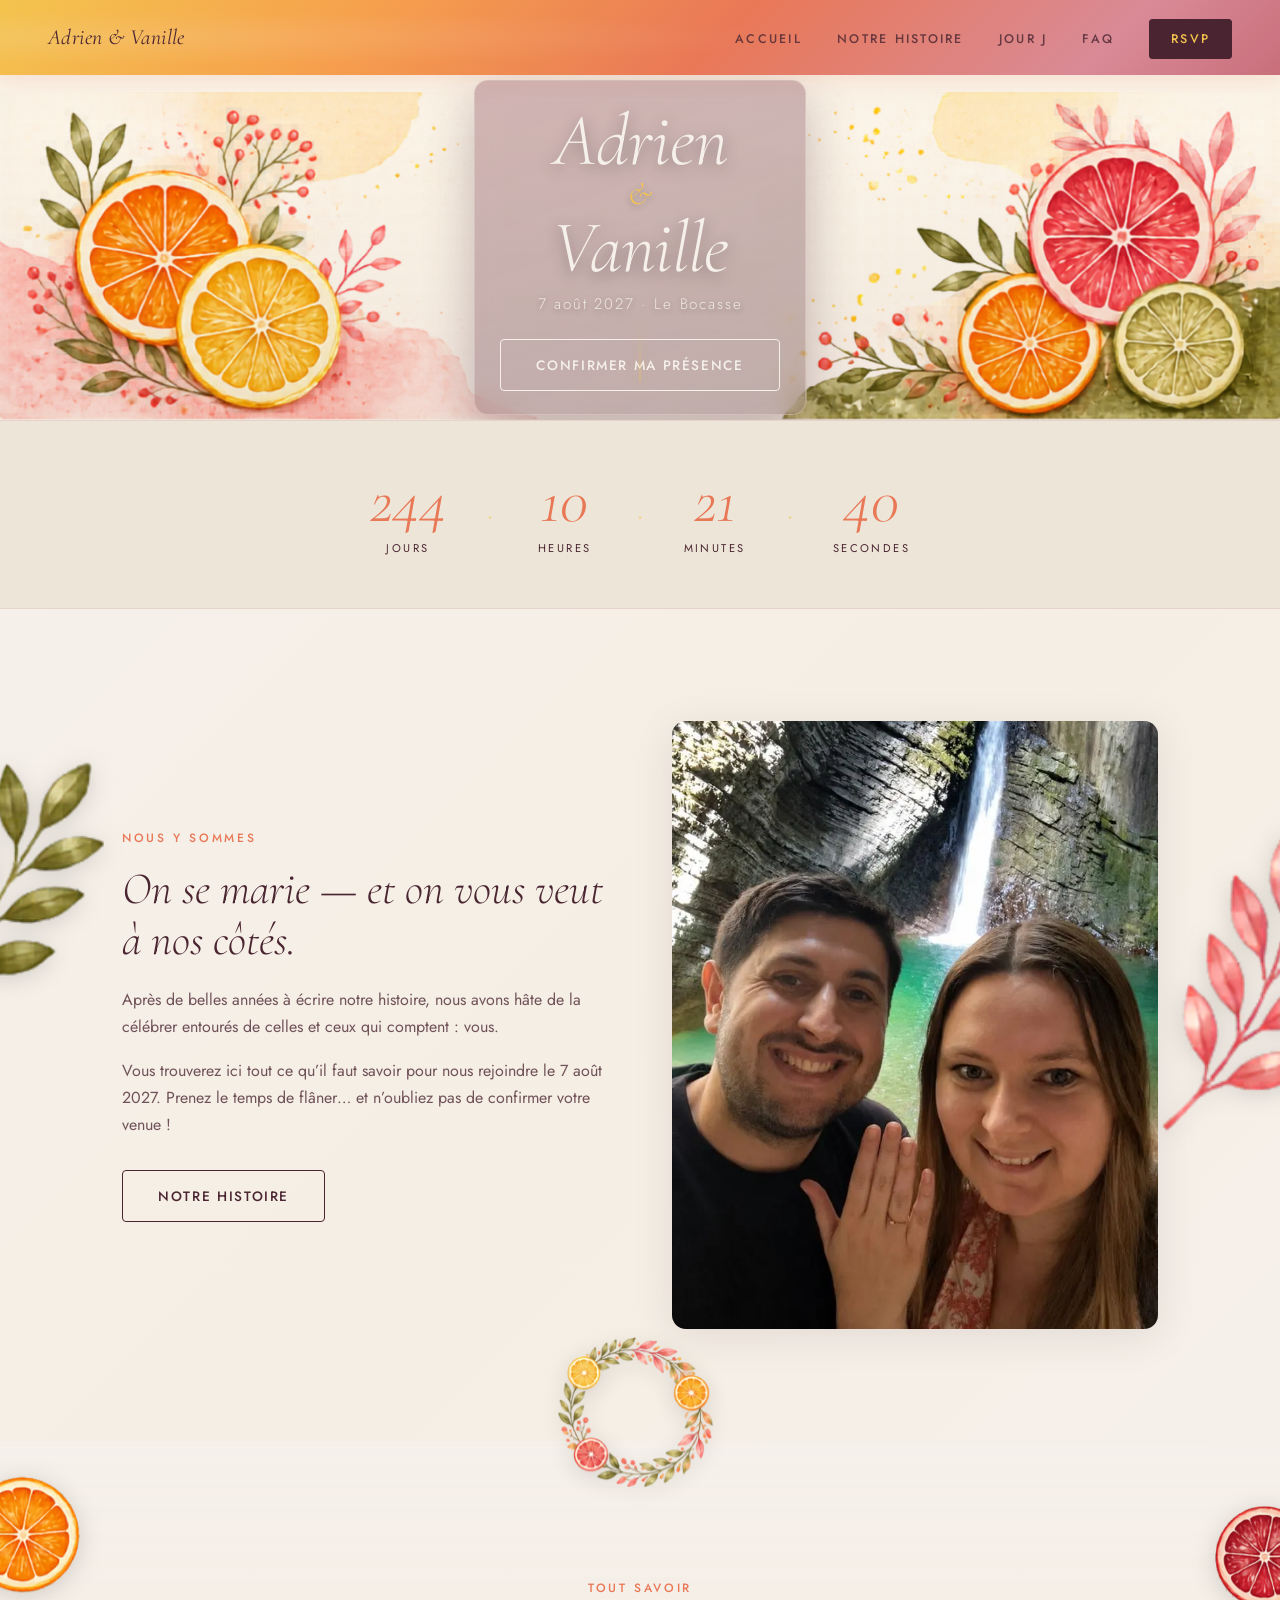
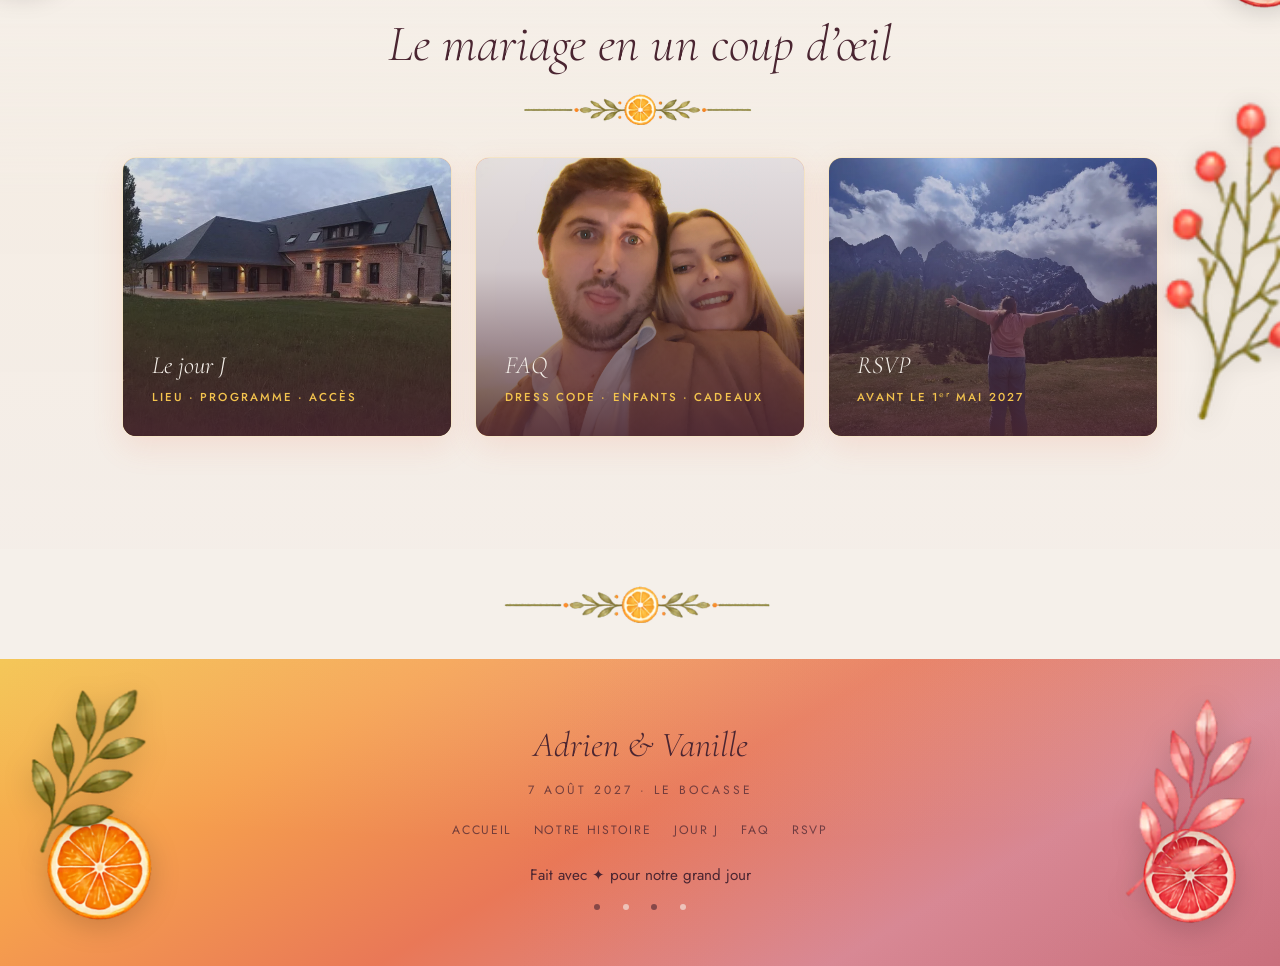
==== commit e4de1c25: "Hide internal file paths behind clean URLs and shrink headers further Switch vercel.json from redire" ====
--- a/Front/HTML/Index.html
+++ b/Front/HTML/Index.html
@@ -9,27 +9,27 @@
   <link rel="preconnect" href="https://fonts.googleapis.com">
   <link rel="preconnect" href="https://fonts.gstatic.com" crossorigin>
   <link href="https://fonts.googleapis.com/css2?family=Cormorant+Garamond:ital,wght@0,300;0,400;1,300;1,400;1,600&family=Jost:wght@300;400;500&display=swap" rel="stylesheet">
-  <link rel="stylesheet" href="../CSS/style.css">
+  <link rel="stylesheet" href="/Front/CSS/style.css">
 </head>
 <body>
 
   <nav class="nav" id="nav">
-    <a class="nav__brand" href="Index.html">Adrien <span class="amp">&amp;</span> Vanille</a>
+    <a class="nav__brand" href="/">Adrien <span class="amp">&amp;</span> Vanille</a>
     <ul class="nav__list">
-      <li><a class="nav__link" href="Index.html">Accueil</a></li>
-      <li><a class="nav__link" href="histoire.html">Notre histoire</a></li>
-      <li><a class="nav__link" href="infos.html">Jour J</a></li>
-      <li><a class="nav__link" href="faq.html">FAQ</a></li>
-      <li><a class="nav__link nav__cta" href="rsvp.html">RSVP</a></li>
+      <li><a class="nav__link" href="/">Accueil</a></li>
+      <li><a class="nav__link" href="/histoire">Notre histoire</a></li>
+      <li><a class="nav__link" href="/infos">Jour J</a></li>
+      <li><a class="nav__link" href="/faq">FAQ</a></li>
+      <li><a class="nav__link nav__cta" href="/rsvp">RSVP</a></li>
     </ul>
     <button class="nav__hamburger" id="hamburger" aria-label="Menu" aria-expanded="false"><span></span><span></span><span></span></button>
   </nav>
   <ul class="nav__mobile" id="nav-mobile">
-    <li><a class="nav__link" href="Index.html">Accueil</a></li>
-    <li><a class="nav__link" href="histoire.html">Notre histoire</a></li>
-    <li><a class="nav__link" href="infos.html">Jour J</a></li>
-    <li><a class="nav__link" href="faq.html">FAQ</a></li>
-    <li><a class="nav__link" href="rsvp.html">RSVP</a></li>
+    <li><a class="nav__link" href="/">Accueil</a></li>
+    <li><a class="nav__link" href="/histoire">Notre histoire</a></li>
+    <li><a class="nav__link" href="/infos">Jour J</a></li>
+    <li><a class="nav__link" href="/faq">FAQ</a></li>
+    <li><a class="nav__link" href="/rsvp">RSVP</a></li>
   </ul>
 
   <header class="hero">
@@ -63,7 +63,7 @@
         <span class="hero__name">Vanille</span>
       </h1>
       <p class="hero__location">7 août 2027 · Le Bocasse</p>
-      <a href="rsvp.html" class="btn btn--ghost">Confirmer ma présence</a>
+      <a href="/rsvp" class="btn btn--ghost">Confirmer ma présence</a>
     </div>
     <div class="hero__scroll" aria-hidden="true"><span></span></div>
   </header>
@@ -83,8 +83,8 @@
   </section>
 
   <section class="section intro">
-    <img class="deco-png sway deco-branche-verte-intro" data-speed="0.05" src="../../Backend/images/petite-branche-verte.png" alt="" aria-hidden="true" loading="lazy">
-    <img class="deco-png sway deco-branche-rose-intro" data-speed="0.07" src="../../Backend/images/petite-branche-rose.png" alt="" aria-hidden="true" loading="lazy">
+    <img class="deco-png sway deco-branche-verte-intro" data-speed="0.05" src="/Backend/images/petite-branche-verte.png" alt="" aria-hidden="true" loading="lazy">
+    <img class="deco-png sway deco-branche-rose-intro" data-speed="0.07" src="/Backend/images/petite-branche-rose.png" alt="" aria-hidden="true" loading="lazy">
     <div class="container">
       <div class="intro__grid">
         <div class="intro__text reveal reveal--l">
@@ -92,50 +92,50 @@
           <h2 style="font-size:clamp(1.8rem,4vw,2.8rem);font-style:italic;margin-bottom:1.2rem">On se marie — et on vous veut à nos côtés.</h2>
           <p>Après de belles années à écrire notre histoire, nous avons hâte de la célébrer entourés de celles et ceux qui comptent : vous.</p>
           <p>Vous trouverez ici tout ce qu’il faut savoir pour nous rejoindre le 7 août 2027. Prenez le temps de flâner… et n’oubliez pas de confirmer votre venue !</p>
-          <a class="btn btn--dark" href="histoire.html" style="margin-top:1rem">Notre histoire</a>
+          <a class="btn btn--dark" href="/histoire" style="margin-top:1rem">Notre histoire</a>
         </div>
-        <div class="intro__photo reveal reveal--r d1"><img src="../../Backend/images/couple.webp" alt="Adrien et Vanille"></div>
+        <div class="intro__photo reveal reveal--r d1"><img src="/Backend/images/couple.webp" alt="Adrien et Vanille"></div>
       </div>
     </div>
   </section>
 
   <section class="section quicklinks">
-    <img class="deco-png deco-couronne-quick-big" data-speed="0.06" src="../../Backend/images/couronne-agrumes.png" alt="" aria-hidden="true" loading="lazy">
-    <img class="deco-png deco-agrume-orange-quick-left" data-speed="0.09" src="../../Backend/images/agrume-orange.png" alt="" aria-hidden="true" loading="lazy">
-    <img class="deco-png deco-agrume-rouge-quick-right" data-speed="0.08" src="../../Backend/images/agrume-rouge.png" alt="" aria-hidden="true" loading="lazy">
-    <img class="deco-png sway deco-branche-groseille-story" data-speed="0.05" src="../../Backend/images/branche-groseille.png" alt="" aria-hidden="true" loading="lazy">
+    <img class="deco-png deco-couronne-quick-big" data-speed="0.06" src="/Backend/images/couronne-agrumes.png" alt="" aria-hidden="true" loading="lazy">
+    <img class="deco-png deco-agrume-orange-quick-left" data-speed="0.09" src="/Backend/images/agrume-orange.png" alt="" aria-hidden="true" loading="lazy">
+    <img class="deco-png deco-agrume-rouge-quick-right" data-speed="0.08" src="/Backend/images/agrume-rouge.png" alt="" aria-hidden="true" loading="lazy">
+    <img class="deco-png sway deco-branche-groseille-story" data-speed="0.05" src="/Backend/images/branche-groseille.png" alt="" aria-hidden="true" loading="lazy">
     <div class="container">
       <span class="section__eyebrow">Tout savoir</span>
       <h2 class="section__title">Le mariage en un coup d’œil</h2>
-      <img class="section-sep" src="../../Backend/images/separateur.png" alt="" aria-hidden="true">
+      <img class="section-sep" src="/Backend/images/separateur.png" alt="" aria-hidden="true">
       <div class="quicklinks__grid">
-        <a class="quicklink reveal" href="infos.html"><img src="../../Backend/images/lieu.webp" alt=""><h3>Le jour J</h3><span>Lieu · programme · accès</span></a>        <a class="quicklink quicklink--coral reveal d1" href="faq.html"><img src="../../Backend/images/faq.webp" alt=""><h3>FAQ</h3><span>Dress code · enfants · cadeaux</span></a>
-        <a class="quicklink quicklink--gold reveal d2" href="rsvp.html"><img src="../../Backend/images/rsvp.webp" alt=""><h3>RSVP</h3><span>Avant le 1ᵉʳ mai 2027</span></a>
+        <a class="quicklink reveal" href="/infos"><img src="/Backend/images/lieu.webp" alt=""><h3>Le jour J</h3><span>Lieu · programme · accès</span></a>        <a class="quicklink quicklink--coral reveal d1" href="/faq"><img src="/Backend/images/faq.webp" alt=""><h3>FAQ</h3><span>Dress code · enfants · cadeaux</span></a>
+        <a class="quicklink quicklink--gold reveal d2" href="/rsvp"><img src="/Backend/images/rsvp.webp" alt=""><h3>RSVP</h3><span>Avant le 1ᵉʳ mai 2027</span></a>
       </div>
     </div>
   </section>
 
   <div class="deco-separateur-wrap" aria-hidden="true">
-    <img class="deco-separateur" src="../../Backend/images/separateur.png" alt="">
+    <img class="deco-separateur" src="/Backend/images/separateur.png" alt="">
   </div>
 
   <footer class="footer">
-    <img class="deco-png deco-agrume-orange-footer-left" data-speed="0.06" src="../../Backend/images/agrume-orange.png" alt="" aria-hidden="true" loading="lazy">
-    <img class="deco-png deco-agrume-rose-footer-right" data-speed="0.05" src="../../Backend/images/agrume-rose.png" alt="" aria-hidden="true" loading="lazy">
-    <img class="deco-png sway deco-branche-footer-left" data-speed="0.08" src="../../Backend/images/petite-branche-verte.png" alt="" aria-hidden="true" loading="lazy">
-    <img class="deco-png sway deco-branche-footer-right" data-speed="0.07" src="../../Backend/images/petite-branche-rose.png" alt="" aria-hidden="true" loading="lazy">
-    <img class="deco-png deco-agrume-footer-mid" data-speed="0.05" src="../../Backend/images/agrume-vert.png" alt="" aria-hidden="true" loading="lazy">
+    <img class="deco-png deco-agrume-orange-footer-left" data-speed="0.06" src="/Backend/images/agrume-orange.png" alt="" aria-hidden="true" loading="lazy">
+    <img class="deco-png deco-agrume-rose-footer-right" data-speed="0.05" src="/Backend/images/agrume-rose.png" alt="" aria-hidden="true" loading="lazy">
+    <img class="deco-png sway deco-branche-footer-left" data-speed="0.08" src="/Backend/images/petite-branche-verte.png" alt="" aria-hidden="true" loading="lazy">
+    <img class="deco-png sway deco-branche-footer-right" data-speed="0.07" src="/Backend/images/petite-branche-rose.png" alt="" aria-hidden="true" loading="lazy">
+    <img class="deco-png deco-agrume-footer-mid" data-speed="0.05" src="/Backend/images/agrume-vert.png" alt="" aria-hidden="true" loading="lazy">
     <p class="footer__names">Adrien <span class="amp">&amp;</span> Vanille</p>
     <p class="footer__date">7 août 2027 · Le Bocasse</p>
     <nav class="footer__links">
-      <a href="Index.html">Accueil</a><a href="histoire.html">Notre histoire</a>
-      <a href="infos.html">Jour J</a>
-      <a href="faq.html">FAQ</a><a href="rsvp.html">RSVP</a>
+      <a href="/">Accueil</a><a href="/histoire">Notre histoire</a>
+      <a href="/infos">Jour J</a>
+      <a href="/faq">FAQ</a><a href="/rsvp">RSVP</a>
     </nav>
     <p class="footer__love">Fait avec ✦ pour notre grand jour</p>
     <div class="footer__citrus" aria-hidden="true"><span></span><span></span><span></span><span></span></div>
   </footer>
 
-  <script src="../../Backend/js/script.js" defer></script>
+  <script src="/Backend/js/script.js" defer></script>
 </body>
 </html>
--- a/Front/CSS/style.css
+++ b/Front/CSS/style.css
@@ -134,7 +134,7 @@
 /* =========================================================
    HERO (accueil) + bandeau de page (pages internes)
    ========================================================= */
-.hero{position:relative;min-height:500px;display:flex;flex-direction:column;align-items:center;justify-content:center;overflow:hidden;text-align:center;
+.hero{position:relative;min-height:420px;display:flex;flex-direction:column;align-items:center;justify-content:center;overflow:hidden;text-align:center;
   background-color:#FCF4E8;
   background-image:url('../../Backend/images/bandeau.png');
   background-repeat:no-repeat;
@@ -147,10 +147,10 @@
 .hero::after,.pagehero::after{content:'';position:absolute;inset:0;z-index:2;pointer-events:none;
   background:linear-gradient(180deg,rgba(74,37,49,.04) 0%,rgba(74,37,49,0) 30%,rgba(74,37,49,.06) 100%)}
 .hero .citrus-bg,.pagehero .citrus-bg{z-index:3;display:none}
-.hero__content{position:relative;z-index:5;color:var(--creme);display:flex;flex-direction:column;align-items:center;gap:.8rem;padding:2.4rem 2.4rem;animation:heroIn 1.4s ease both;background:linear-gradient(160deg,rgba(126,58,78,.34) 0%,rgba(74,37,49,.30) 100%);backdrop-filter:blur(12px);border-radius:var(--radius-lg);border:1.5px solid rgba(245,240,234,.28);max-width:620px;box-shadow:0 18px 50px rgba(74,37,49,.30)}
+.hero__content{position:relative;z-index:5;color:var(--creme);display:flex;flex-direction:column;align-items:center;gap:.5rem;padding:1.4rem 1.6rem;animation:heroIn 1.4s ease both;background:linear-gradient(160deg,rgba(126,58,78,.34) 0%,rgba(74,37,49,.30) 100%);backdrop-filter:blur(12px);border-radius:var(--radius-lg);border:1.5px solid rgba(245,240,234,.28);max-width:400px;box-shadow:0 18px 50px rgba(74,37,49,.30)}
 .hero__eyebrow{font-size:.88rem;letter-spacing:.28em;text-transform:uppercase;color:var(--gold);animation:heroIn 1.4s ease .2s both;text-shadow:0 2px 8px rgba(0,0,0,.3)}
 .hero__names{display:flex;flex-direction:column;align-items:center;gap:.1rem;animation:heroIn 1.4s ease .4s both}
-.hero__name{font-family:var(--font-display);font-size:clamp(3rem,9vw,6rem);font-style:italic;font-weight:300;line-height:1;color:var(--creme);letter-spacing:-.01em;text-shadow:0 4px 16px rgba(0,0,0,.4)}
+.hero__name{font-family:var(--font-display);font-size:clamp(2.6rem,7vw,4.6rem);font-style:italic;font-weight:300;line-height:1;color:var(--creme);letter-spacing:-.01em;text-shadow:0 4px 16px rgba(0,0,0,.4)}
 .hero__amp{font-family:var(--font-display);font-size:clamp(1.3rem,3.4vw,2rem);font-style:italic;color:var(--gold);margin:-.2rem 0;text-shadow:0 2px 6px rgba(0,0,0,.3)}
 .hero__location{font-size:.95rem;font-weight:300;letter-spacing:.12em;color:rgba(245,240,234,.9);animation:heroIn 1.4s ease .6s both;text-shadow:0 2px 6px rgba(0,0,0,.3)}
 .hero__content .btn{margin-top:.8rem;animation:heroIn 1.4s ease .8s both}
@@ -159,18 +159,32 @@
 .hero__scroll span{display:block;width:1px;height:60px;margin:0 auto;background:linear-gradient(to bottom,transparent,rgba(244,196,78,.6));animation:scrollLine 2s ease-in-out infinite;box-shadow:0 0 12px rgba(244,196,78,.4)}
 @keyframes scrollLine{0%,100%{opacity:0;transform:scaleY(0);transform-origin:top}50%{opacity:1;transform:scaleY(1)}}
 
+@media(max-width:600px){
+  .hero{min-height:360px;padding-top:calc(var(--nav-h) + 8px)}
+  .hero__content{padding:1.1rem 1rem;max-width:82vw;gap:.4rem}
+  .hero__name{font-size:clamp(2rem,11vw,3.4rem)}
+  .hero__scroll{bottom:1.4rem}
+}
+
 /* Bandeau de page (interne) */
-.pagehero{position:relative;overflow:hidden;text-align:center;padding:calc(var(--nav-h) + 5rem) 2rem 4.5rem;color:var(--creme);
+.pagehero{position:relative;overflow:hidden;text-align:center;padding:calc(var(--nav-h) + 3rem) 2rem 3rem;color:var(--creme);
   background-color:#FCF4E8;
   background-image:url('../../Backend/images/bandeau.png');
   background-repeat:no-repeat;
   background-size:cover;
   background-position:center}
 .pagehero__photo{display:none}
-.pagehero__inner{position:relative;z-index:5;background:rgba(74,37,49,.2);backdrop-filter:blur(8px);padding:2.2rem 2rem;border-radius:var(--radius-lg);border:1px solid rgba(245,240,234,.12);max-width:660px;margin:0 auto}
+.pagehero__inner{position:relative;z-index:5;background:rgba(74,37,49,.2);backdrop-filter:blur(8px);padding:1.8rem 1.6rem;border-radius:var(--radius-lg);border:1px solid rgba(245,240,234,.12);max-width:580px;margin:0 auto}
 .pagehero__eyebrow{font-size:.78rem;letter-spacing:.26em;text-transform:uppercase;color:var(--gold);margin-bottom:.8rem;display:block;text-shadow:0 2px 6px rgba(0,0,0,.25)}
-.pagehero__title{font-size:clamp(2.4rem,7vw,4rem);font-style:italic;color:var(--creme);text-shadow:0 3px 12px rgba(0,0,0,.35)}
+.pagehero__title{font-size:clamp(2rem,6vw,3.4rem);font-style:italic;color:var(--creme);text-shadow:0 3px 12px rgba(0,0,0,.35)}
 .pagehero__lead{max-width:560px;margin:1rem auto 0;color:rgba(245,240,234,.85);font-size:1rem;text-shadow:0 2px 6px rgba(0,0,0,.25)}
+
+@media(max-width:600px){
+  .pagehero{padding:calc(var(--nav-h) + 1.6rem) 1.1rem 2.2rem}
+  .pagehero__inner{padding:1.3rem 1.1rem}
+  .pagehero__title{font-size:clamp(1.7rem,9vw,3rem)}
+  .pagehero__lead{font-size:.92rem}
+}
 
 /* =========================================================
    COMPTE À REBOURS
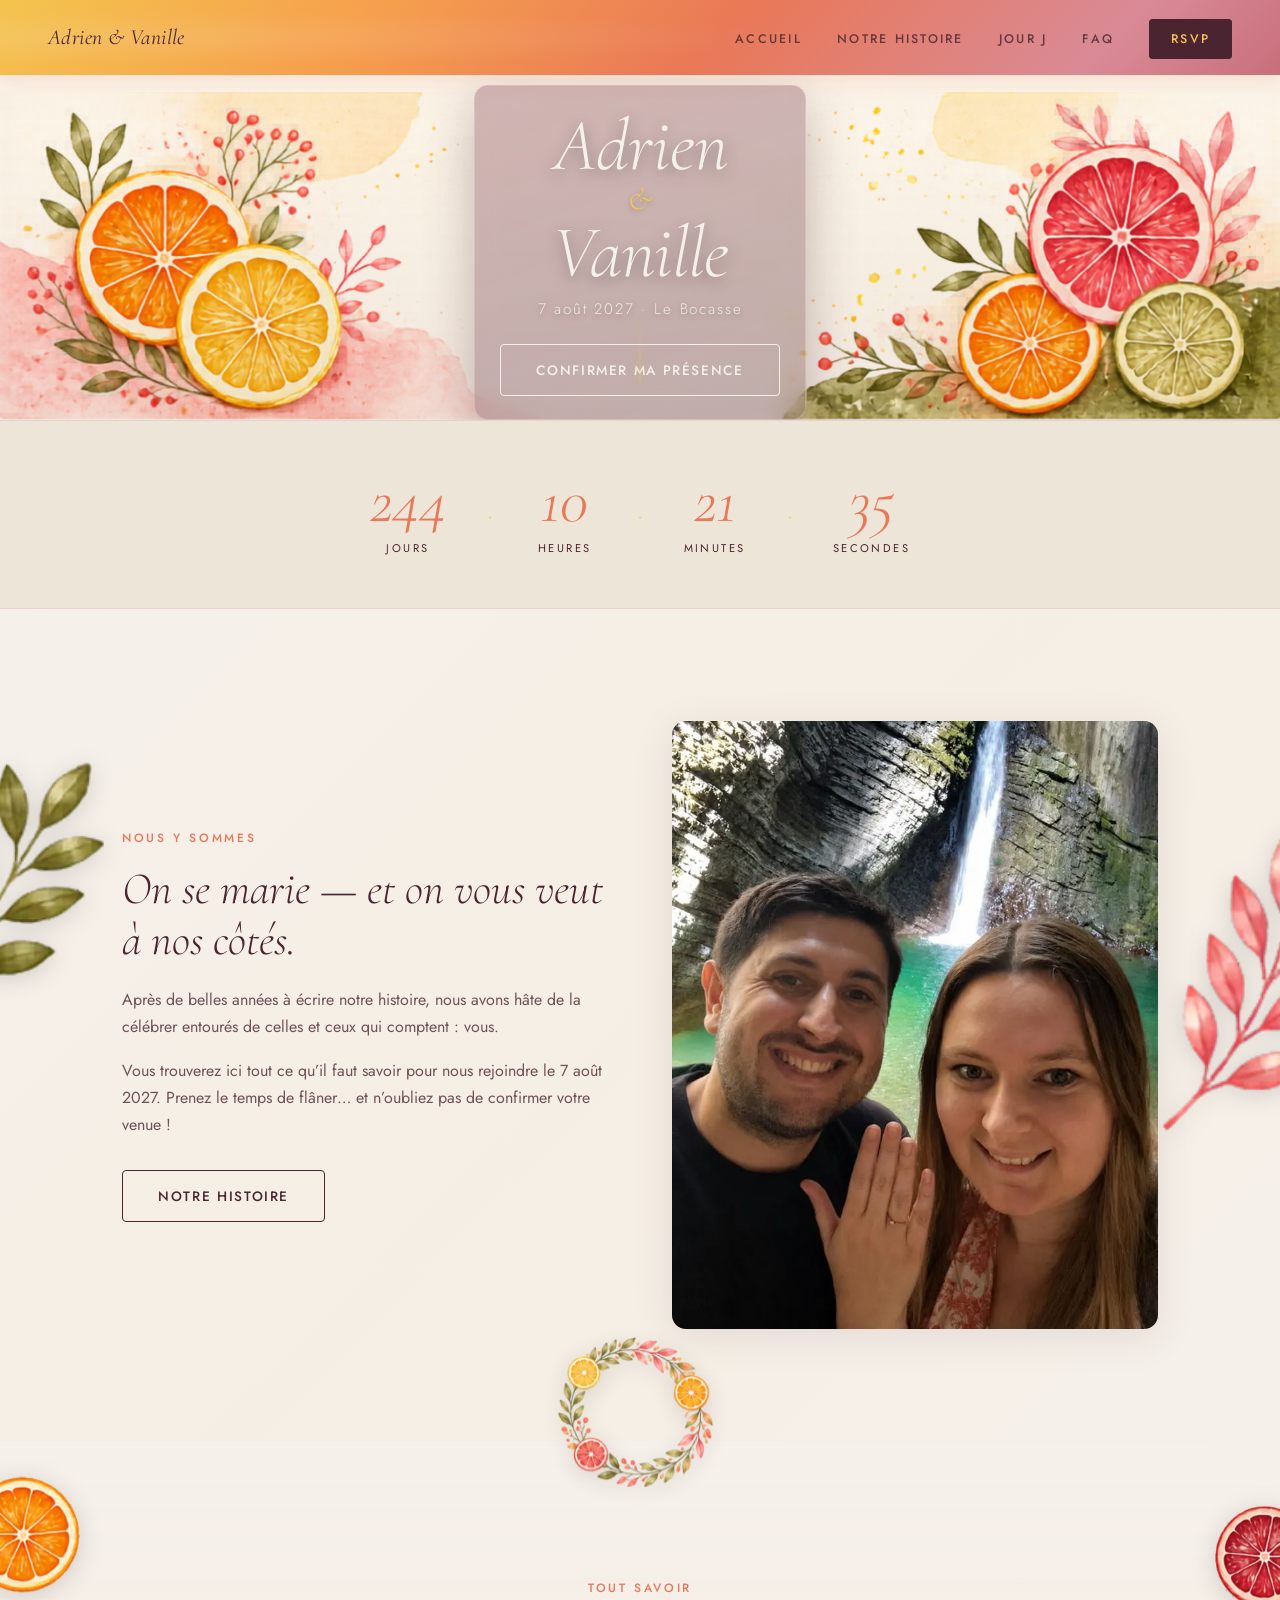
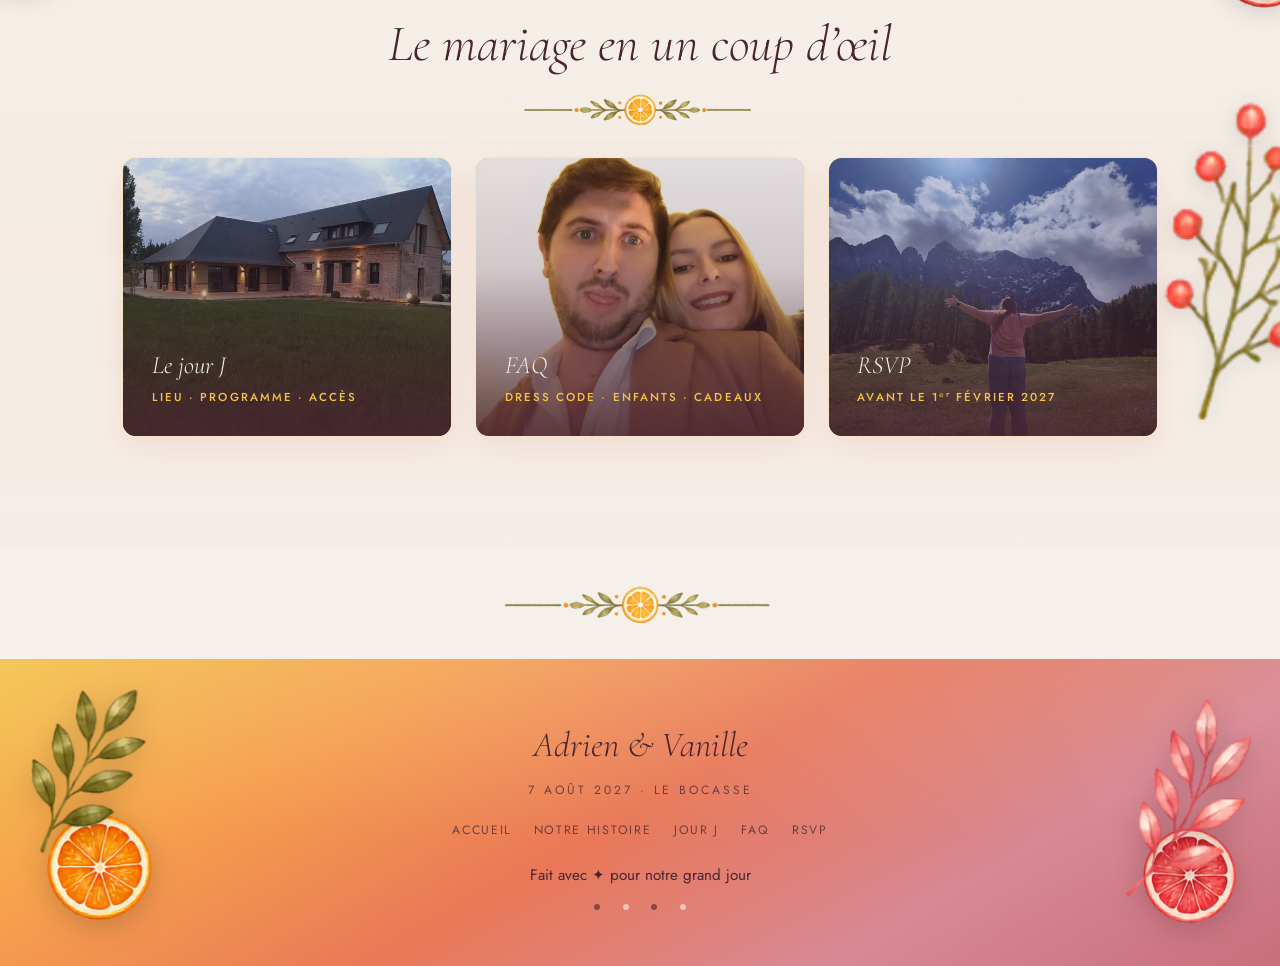
==== commit 4b83c1e2: "Update Index.html" ====
--- a/Front/HTML/Index.html
+++ b/Front/HTML/Index.html
@@ -110,7 +110,7 @@
       <img class="section-sep" src="/Backend/images/separateur.png" alt="" aria-hidden="true">
       <div class="quicklinks__grid">
         <a class="quicklink reveal" href="/infos"><img src="/Backend/images/lieu.webp" alt=""><h3>Le jour J</h3><span>Lieu · programme · accès</span></a>        <a class="quicklink quicklink--coral reveal d1" href="/faq"><img src="/Backend/images/faq.webp" alt=""><h3>FAQ</h3><span>Dress code · enfants · cadeaux</span></a>
-        <a class="quicklink quicklink--gold reveal d2" href="/rsvp"><img src="/Backend/images/rsvp.webp" alt=""><h3>RSVP</h3><span>Avant le 1ᵉʳ mai 2027</span></a>
+        <a class="quicklink quicklink--gold reveal d2" href="/rsvp"><img src="/Backend/images/rsvp.webp" alt=""><h3>RSVP</h3><span>Avant le 1ᵉʳ février 2027</span></a>
       </div>
     </div>
   </section>
